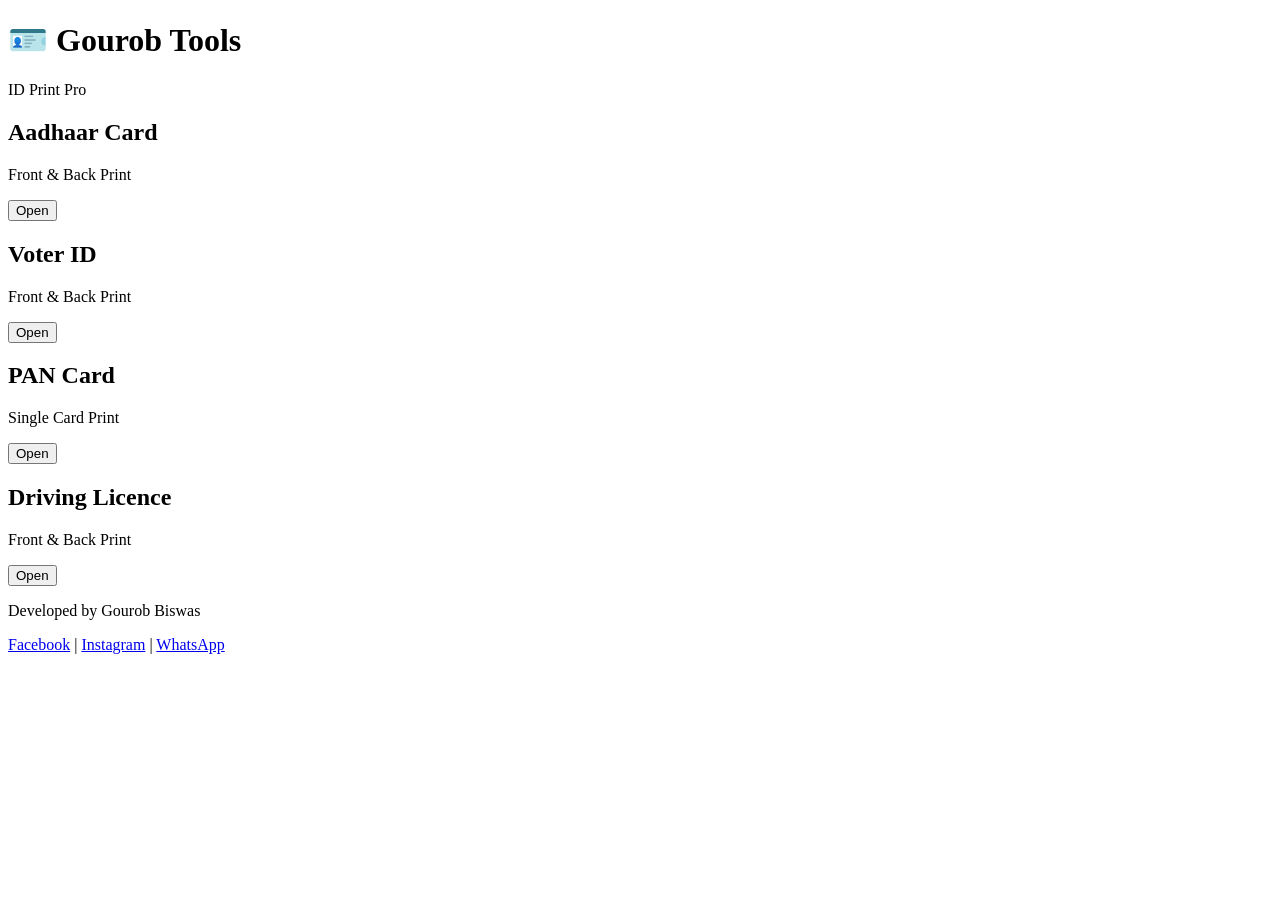
==== index.html @ 82e5f061 "Create index.html" ====
<!DOCTYPE html>
<html lang="en">
<head>
  <meta charset="UTF-8">
  <meta name="viewport" content="width=device-width, initial-scale=1.0">
  <title>Gourob Tools - ID Print Pro</title>

  <link rel="stylesheet" href="style.css">
</head>

<body>

<header>
    <h1>🪪 Gourob Tools</h1>
    <p>ID Print Pro</p>
</header>

<div class="container">

<div class="card">
<h2>Aadhaar Card</h2>
<p>Front & Back Print</p>
<button>Open</button>
</div>

<div class="card">
<h2>Voter ID</h2>
<p>Front & Back Print</p>
<button>Open</button>
</div>

<div class="card">
<h2>PAN Card</h2>
<p>Single Card Print</p>
<button>Open</button>
</div>

<div class="card">
<h2>Driving Licence</h2>
<p>Front & Back Print</p>
<button>Open</button>
</div>

</div>

<footer>

<p>Developed by Gourob Biswas</p>

<div>

<a href="https://www.facebook.com/gourob4252" target="_blank">Facebook</a> |

<a href="https://www.instagram.com/imgourobb?igsh=MW1zajV2YWRmaHk4MQ==" target="_blank">Instagram</a> |

<a href="https://wa.me/919134807484" target="_blank">WhatsApp</a>

</div>

</footer>

<script src="script.js"></script>

</body>
</html>
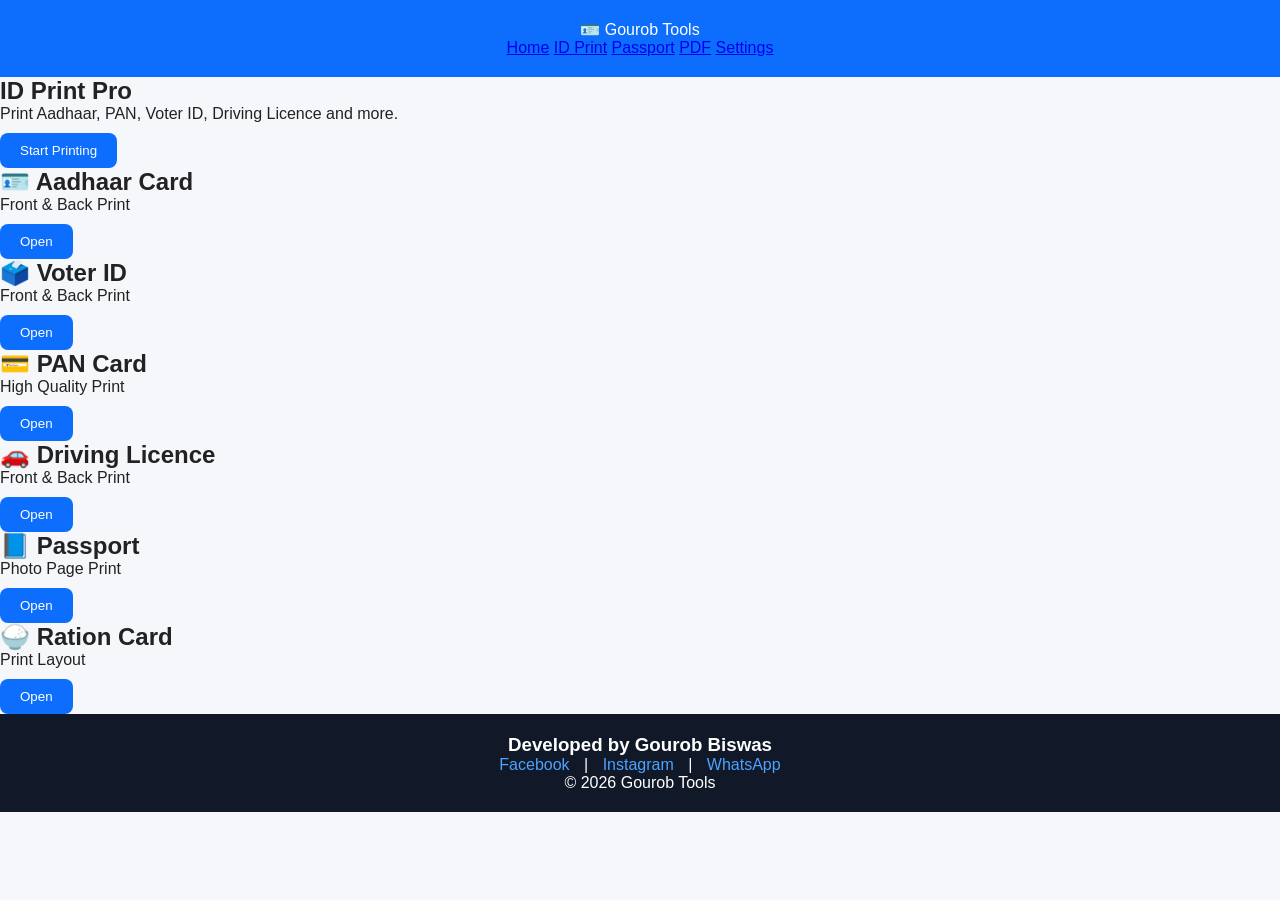
==== commit b564ecc5: "Update index.html" ====
--- a/index.html
+++ b/index.html
@@ -1,61 +1,140 @@
 <!DOCTYPE html>
 <html lang="en">
 <head>
-  <meta charset="UTF-8">
-  <meta name="viewport" content="width=device-width, initial-scale=1.0">
-  <title>Gourob Tools - ID Print Pro</title>
+    <meta charset="UTF-8">
+    <meta name="viewport" content="width=device-width, initial-scale=1.0">
+    <title>Gourob Tools - ID Print Pro</title>
 
-  <link rel="stylesheet" href="style.css">
+    <link rel="stylesheet" href="style.css">
+
+    <meta name="theme-color" content="#1565C0">
 </head>
 
 <body>
 
-<header>
-    <h1>🪪 Gourob Tools</h1>
-    <p>ID Print Pro</p>
+<header class="header">
+
+    <div class="logo">
+        🪪 Gourob Tools
+    </div>
+
+    <nav>
+
+        <a href="#">Home</a>
+
+        <a href="#">ID Print</a>
+
+        <a href="#">Passport</a>
+
+        <a href="#">PDF</a>
+
+        <a href="#">Settings</a>
+
+    </nav>
+
 </header>
 
-<div class="container">
+<section class="hero">
 
-<div class="card">
-<h2>Aadhaar Card</h2>
+<h1>ID Print Pro</h1>
+
+<p>
+Print Aadhaar, PAN, Voter ID, Driving Licence and more.
+</p>
+
+<button id="startBtn">
+Start Printing
+</button>
+
+</section>
+
+<section class="cards">
+
+<div class="tool">
+
+<h2>🪪 Aadhaar Card</h2>
+
 <p>Front & Back Print</p>
+
 <button>Open</button>
-</div>
-
-<div class="card">
-<h2>Voter ID</h2>
-<p>Front & Back Print</p>
-<button>Open</button>
-</div>
-
-<div class="card">
-<h2>PAN Card</h2>
-<p>Single Card Print</p>
-<button>Open</button>
-</div>
-
-<div class="card">
-<h2>Driving Licence</h2>
-<p>Front & Back Print</p>
-<button>Open</button>
-</div>
 
 </div>
 
+<div class="tool">
+
+<h2>🗳️ Voter ID</h2>
+
+<p>Front & Back Print</p>
+
+<button>Open</button>
+
+</div>
+
+<div class="tool">
+
+<h2>💳 PAN Card</h2>
+
+<p>High Quality Print</p>
+
+<button>Open</button>
+
+</div>
+
+<div class="tool">
+
+<h2>🚗 Driving Licence</h2>
+
+<p>Front & Back Print</p>
+
+<button>Open</button>
+
+</div>
+
+<div class="tool">
+
+<h2>📘 Passport</h2>
+
+<p>Photo Page Print</p>
+
+<button>Open</button>
+
+</div>
+
+<div class="tool">
+
+<h2>🍚 Ration Card</h2>
+
+<p>Print Layout</p>
+
+<button>Open</button>
+
+</div>
+
+</section>
+
 <footer>
 
-<p>Developed by Gourob Biswas</p>
+<h3>Developed by Gourob Biswas</h3>
 
-<div>
+<p>
 
-<a href="https://www.facebook.com/gourob4252" target="_blank">Facebook</a> |
+<a href="https://www.facebook.com/gourob4252">Facebook</a>
 
-<a href="https://www.instagram.com/imgourobb?igsh=MW1zajV2YWRmaHk4MQ==" target="_blank">Instagram</a> |
+|
 
-<a href="https://wa.me/919134807484" target="_blank">WhatsApp</a>
+<a href="https://www.instagram.com/imgourobb?igsh=MW1zajV2YWRmaHk4MQ==">Instagram</a>
 
-</div>
+|
+
+<a href="https://wa.me/919134807484">WhatsApp</a>
+
+</p>
+
+<p>
+
+© 2026 Gourob Tools
+
+</p>
 
 </footer>
 
--- a/style.css
+++ b/style.css
@@ -0,0 +1,65 @@
+*{
+    margin:0;
+    padding:0;
+    box-sizing:border-box;
+    font-family:Arial, sans-serif;
+}
+
+body{
+    background:#f5f7fb;
+    color:#222;
+}
+
+header{
+    background:#0d6efd;
+    color:#fff;
+    text-align:center;
+    padding:20px;
+}
+
+.container{
+    display:grid;
+    grid-template-columns:repeat(auto-fit,minmax(250px,1fr));
+    gap:20px;
+    padding:20px;
+}
+
+.card{
+    background:#fff;
+    border-radius:15px;
+    padding:20px;
+    text-align:center;
+    box-shadow:0 5px 15px rgba(0,0,0,.1);
+    transition:.3s;
+}
+
+.card:hover{
+    transform:translateY(-5px);
+}
+
+button{
+    background:#0d6efd;
+    color:#fff;
+    border:none;
+    padding:10px 20px;
+    border-radius:8px;
+    cursor:pointer;
+    margin-top:10px;
+}
+
+button:hover{
+    background:#0b5ed7;
+}
+
+footer{
+    text-align:center;
+    padding:20px;
+    background:#111827;
+    color:#fff;
+}
+
+footer a{
+    color:#4da3ff;
+    text-decoration:none;
+    margin:0 10px;
+}
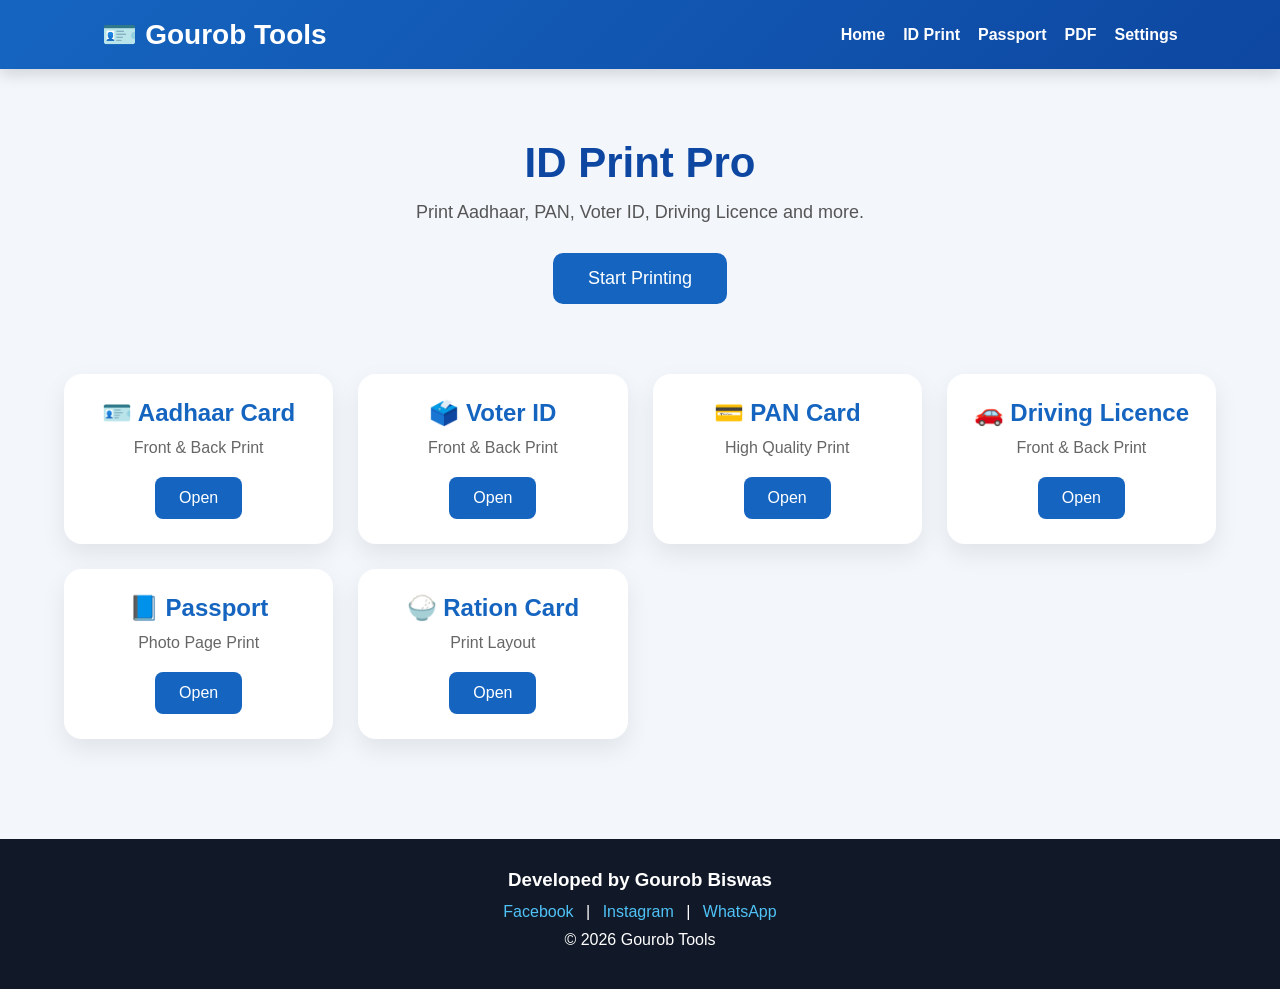
==== commit 12e54ef6: "Update index.html" ====
--- a/index.html
+++ b/index.html
@@ -56,7 +56,9 @@
 
 <p>Front & Back Print</p>
 
-<button>Open</button>
+<a href="pages/aadhaar.html">
+    <button>Open</button>
+</a>
 
 </div>
 
--- a/style.css
+++ b/style.css
@@ -2,64 +2,180 @@
     margin:0;
     padding:0;
     box-sizing:border-box;
-    font-family:Arial, sans-serif;
+    font-family:Arial,Helvetica,sans-serif;
 }
 
 body{
-    background:#f5f7fb;
+    background:#f3f7fc;
     color:#222;
 }
 
-header{
-    background:#0d6efd;
+.header{
+    background:linear-gradient(135deg,#1565C0,#0D47A1);
     color:#fff;
-    text-align:center;
-    padding:20px;
+    padding:18px 8%;
+    display:flex;
+    justify-content:space-between;
+    align-items:center;
+    flex-wrap:wrap;
+    box-shadow:0 5px 15px rgba(0,0,0,.15);
 }
 
-.container{
-    display:grid;
-    grid-template-columns:repeat(auto-fit,minmax(250px,1fr));
-    gap:20px;
-    padding:20px;
+.logo{
+    font-size:28px;
+    font-weight:bold;
 }
 
-.card{
-    background:#fff;
-    border-radius:15px;
-    padding:20px;
-    text-align:center;
-    box-shadow:0 5px 15px rgba(0,0,0,.1);
+nav{
+    display:flex;
+    gap:18px;
+    flex-wrap:wrap;
+}
+
+nav a{
+    color:#fff;
+    text-decoration:none;
+    font-weight:600;
     transition:.3s;
 }
 
-.card:hover{
-    transform:translateY(-5px);
+nav a:hover{
+    color:#FFD54F;
 }
 
-button{
-    background:#0d6efd;
+.hero{
+    text-align:center;
+    padding:70px 20px;
+}
+
+.hero h1{
+    font-size:42px;
+    color:#0D47A1;
+    margin-bottom:15px;
+}
+
+.hero p{
+    font-size:18px;
+    color:#555;
+    margin-bottom:30px;
+}
+
+#startBtn{
+    background:#1565C0;
     color:#fff;
     border:none;
-    padding:10px 20px;
+    padding:15px 35px;
+    border-radius:10px;
+    font-size:18px;
+    cursor:pointer;
+    transition:.3s;
+}
+
+#startBtn:hover{
+    background:#0D47A1;
+    transform:scale(1.05);
+}
+
+.cards{
+    width:90%;
+    margin:auto;
+    display:grid;
+    grid-template-columns:repeat(auto-fit,minmax(260px,1fr));
+    gap:25px;
+    padding-bottom:60px;
+}
+
+.tool{
+    background:#fff;
+    border-radius:18px;
+    padding:25px;
+    text-align:center;
+    box-shadow:0 10px 25px rgba(0,0,0,.08);
+    transition:.3s;
+}
+
+.tool:hover{
+    transform:translateY(-8px);
+    box-shadow:0 18px 35px rgba(0,0,0,.15);
+}
+
+.tool h2{
+    color:#1565C0;
+    margin-bottom:12px;
+}
+
+.tool p{
+    color:#666;
+    margin-bottom:20px;
+}
+
+.tool button{
+    background:#1565C0;
+    color:#fff;
+    border:none;
+    padding:12px 24px;
     border-radius:8px;
     cursor:pointer;
-    margin-top:10px;
+    font-size:16px;
+    transition:.3s;
 }
 
-button:hover{
-    background:#0b5ed7;
+.tool button:hover{
+    background:#0D47A1;
 }
 
 footer{
-    text-align:center;
-    padding:20px;
     background:#111827;
     color:#fff;
+    text-align:center;
+    padding:30px 20px;
+    margin-top:40px;
+}
+
+footer h3{
+    margin-bottom:12px;
+}
+
+footer p{
+    margin:10px 0;
 }
 
 footer a{
-    color:#4da3ff;
+    color:#4FC3F7;
     text-decoration:none;
-    margin:0 10px;
+    margin:0 8px;
 }
+
+footer a:hover{
+    text-decoration:underline;
+}
+
+@media(max-width:768px){
+
+.header{
+    flex-direction:column;
+    gap:15px;
+    text-align:center;
+}
+
+.logo{
+    font-size:24px;
+}
+
+.hero h1{
+    font-size:32px;
+}
+
+.hero p{
+    font-size:16px;
+}
+
+.cards{
+    width:95%;
+}
+
+nav{
+    justify-content:center;
+}
+
+}
